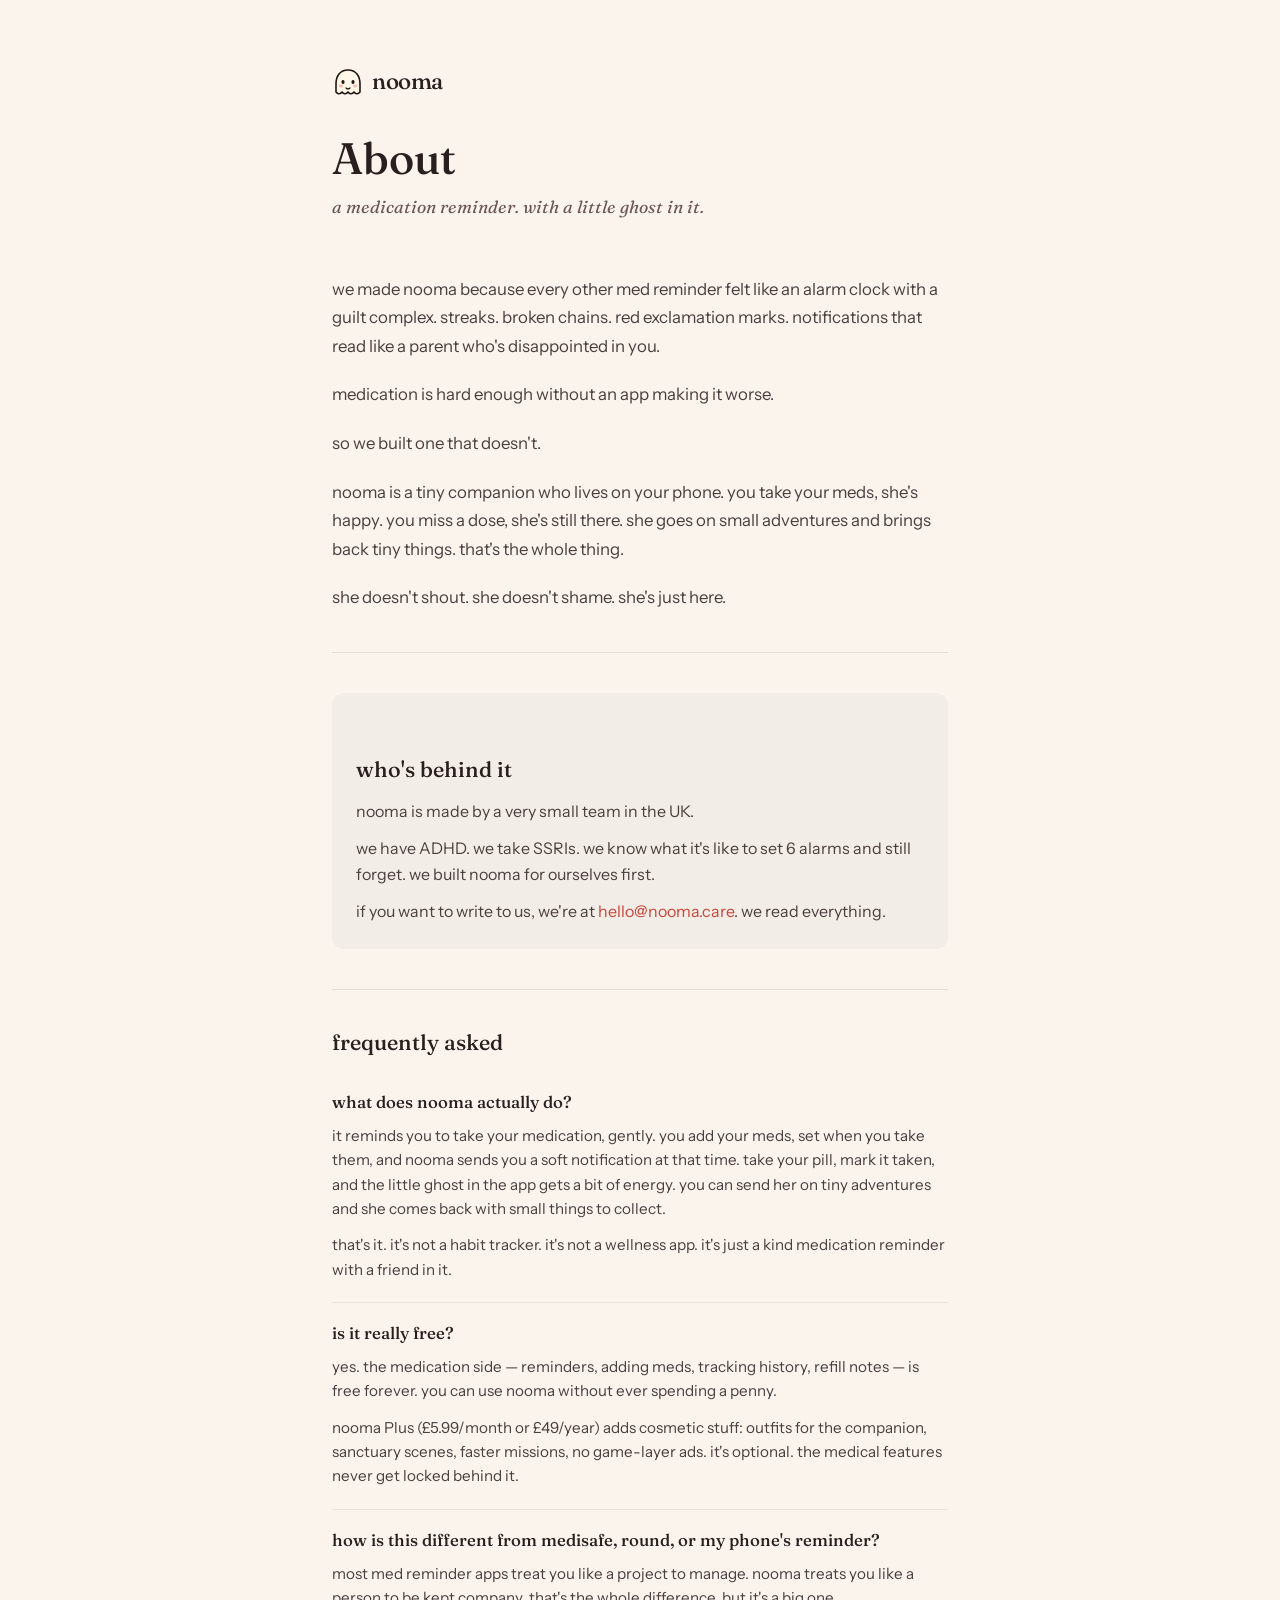
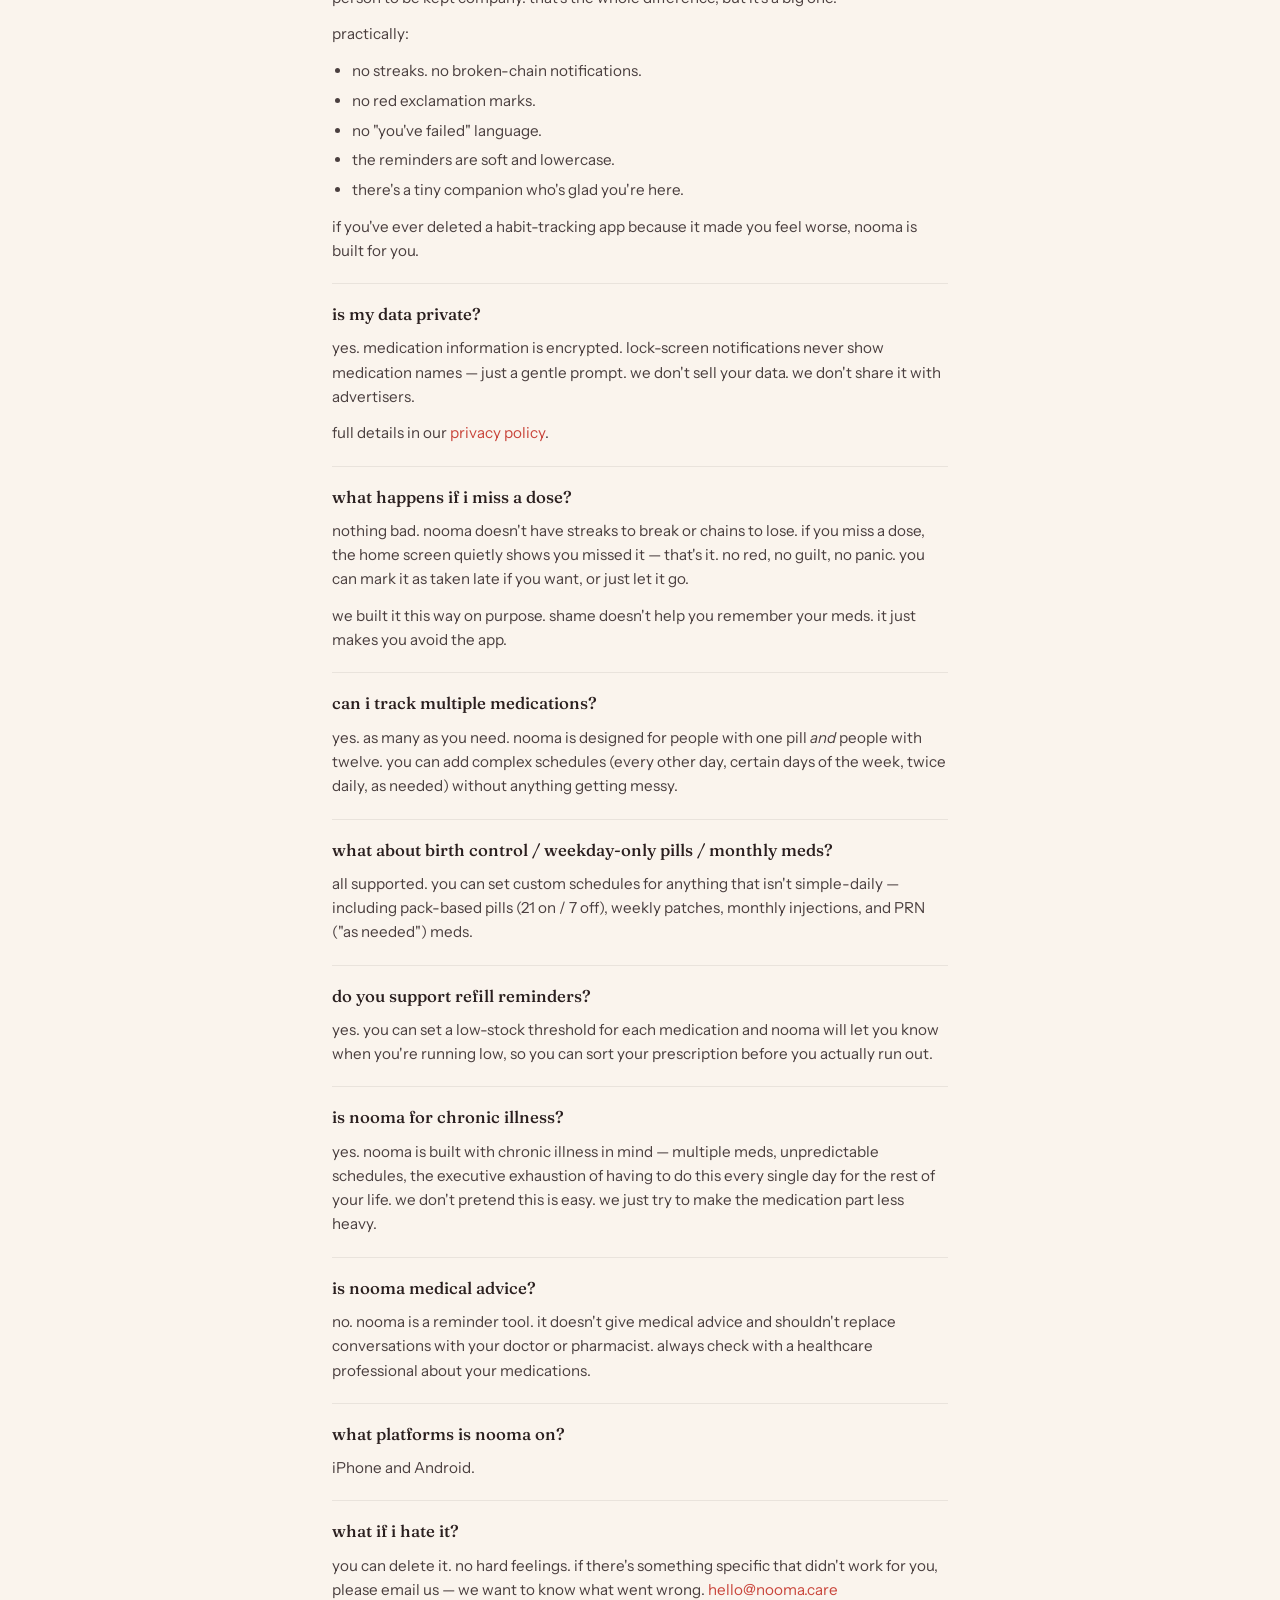
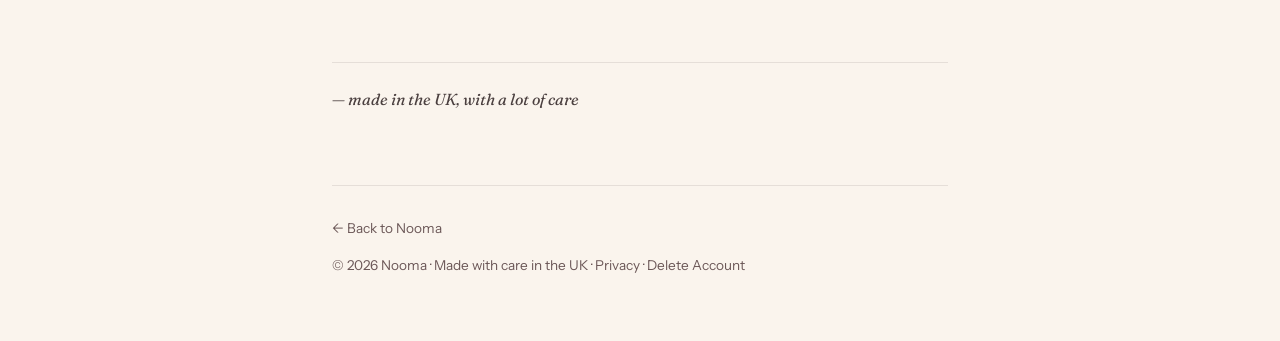
==== about.html @ 1aea5658 "Add about page with FAQ Co-Authored-By: Claude Opus 4.5 <noreply@anthropic.com>" ====
<!DOCTYPE html>
<html lang="en">
<head>
<meta charset="UTF-8">
<meta name="viewport" content="width=device-width, initial-scale=1.0">
<title>About — Nooma</title>
<link rel="preconnect" href="https://fonts.googleapis.com">
<link rel="preconnect" href="https://fonts.gstatic.com" crossorigin>
<link href="https://fonts.googleapis.com/css2?family=Fraunces:ital,opsz,wght@0,9..144,400;0,9..144,500;0,9..144,600;1,9..144,400;1,9..144,500;1,9..144,600&family=Instrument+Sans:wght@400;500;600;700&display=swap" rel="stylesheet">
<style>
:root {
  --ink: #2A1F1F;
  --cream: #FAF4ED;
  --red: #C9453B;
  --muted: #6B5757;
}

*, *::before, *::after {
  box-sizing: border-box;
  margin: 0;
  padding: 0;
}

html {
  scroll-behavior: smooth;
}

body {
  font-family: 'Instrument Sans', -apple-system, BlinkMacSystemFont, sans-serif;
  background: var(--cream);
  color: var(--ink);
  -webkit-font-smoothing: antialiased;
  line-height: 1.6;
}

h1, h2, h3 {
  font-family: 'Fraunces', Georgia, serif;
  font-weight: 500;
  line-height: 1.2;
}

a {
  color: var(--red);
  text-decoration: none;
}

a:hover {
  text-decoration: underline;
}

/* Layout */
.page {
  max-width: 680px;
  margin: 0 auto;
  padding: clamp(2rem, 5vw, 4rem) clamp(1.5rem, 4vw, 2rem);
}

/* Header */
.header {
  margin-bottom: clamp(2.5rem, 6vh, 4rem);
}

.logo {
  display: inline-flex;
  align-items: center;
  gap: 0.5rem;
  text-decoration: none;
  margin-bottom: 2rem;
}

.logo:hover {
  text-decoration: none;
}

.logo-mark {
  width: 32px;
  height: auto;
}

.logo-word {
  font-family: 'Fraunces', Georgia, serif;
  font-size: 1.4rem;
  font-weight: 500;
  color: var(--ink);
  letter-spacing: -0.02em;
}

h1 {
  font-size: clamp(2rem, 5vw, 2.75rem);
  margin-bottom: 0.5rem;
}

.tagline {
  font-family: 'Fraunces', Georgia, serif;
  font-style: italic;
  color: var(--muted);
  font-size: 1.1rem;
}

/* Content */
.content h2 {
  font-size: 1.35rem;
  margin-top: 2.5rem;
  margin-bottom: 1rem;
  color: var(--ink);
}

.content h3 {
  font-size: 1.1rem;
  margin-top: 2rem;
  margin-bottom: 0.75rem;
  color: var(--ink);
}

.content p {
  margin-bottom: 1rem;
  color: #4a3f3f;
}

.content ul {
  margin-bottom: 1rem;
  padding-left: 1.5rem;
}

.content li {
  margin-bottom: 0.5rem;
  color: #4a3f3f;
}

.content strong {
  color: var(--ink);
}

/* Intro section */
.intro {
  font-size: 1.05rem;
  line-height: 1.7;
}

.intro p {
  margin-bottom: 1.25rem;
}

/* Divider */
.divider {
  border: none;
  border-top: 1px solid rgba(42, 31, 31, 0.1);
  margin: 2.5rem 0;
}

/* Team section */
.team {
  background: rgba(42, 31, 31, 0.03);
  border-radius: 12px;
  padding: 1.5rem;
  margin: 2rem 0;
}

.team p {
  margin-bottom: 0.75rem;
}

.team p:last-child {
  margin-bottom: 0;
}

/* FAQ section */
.faq h2 {
  margin-top: 0;
}

.faq-item {
  border-bottom: 1px solid rgba(42, 31, 31, 0.08);
  padding: 1.25rem 0;
}

.faq-item:last-child {
  border-bottom: none;
}

.faq-item h3 {
  margin-top: 0;
  margin-bottom: 0.75rem;
  font-size: 1.05rem;
  color: var(--ink);
}

.faq-item p {
  margin-bottom: 0.75rem;
  font-size: 0.95rem;
}

.faq-item p:last-child {
  margin-bottom: 0;
}

.faq-item ul {
  margin: 0.75rem 0;
  padding-left: 1.25rem;
}

.faq-item li {
  font-size: 0.95rem;
  margin-bottom: 0.35rem;
}

/* Sign-off */
.sign-off {
  font-family: 'Fraunces', Georgia, serif;
  font-style: italic;
  color: var(--muted);
  margin-top: 2.5rem;
  padding-top: 1.5rem;
  border-top: 1px solid rgba(42, 31, 31, 0.1);
}

/* Footer */
.footer {
  margin-top: clamp(3rem, 8vh, 5rem);
  padding-top: 2rem;
  border-top: 1px solid rgba(42, 31, 31, 0.1);
  font-size: 0.85rem;
  color: var(--muted);
}

.footer a {
  color: var(--muted);
}

.footer a:hover {
  color: var(--red);
}
</style>
</head>
<body>

<!-- Logo SVG -->
<svg width="0" height="0" style="position:absolute" aria-hidden="true">
  <defs>
    <symbol id="logoMark" viewBox="0 0 32 32">
      <path d="M 16 4 C 8 4, 4 10, 4 18 L 4 26 C 4 26, 7 30, 10 26 C 10 26, 13 30, 16 26 C 16 26, 19 30, 22 26 C 22 26, 25 30, 28 26 L 28 18 C 28 10, 24 4, 16 4 Z"
            fill="#FFF8E8" stroke="#1F1610" stroke-width="1.6" stroke-linejoin="round"/>
      <ellipse cx="11" cy="16" rx="1.6" ry="2" fill="#1F1610"/>
      <ellipse cx="21" cy="16" rx="1.6" ry="2" fill="#1F1610"/>
      <ellipse cx="9" cy="20" rx="2" ry="1.4" fill="#FFB5B0"/>
      <ellipse cx="23" cy="20" rx="2" ry="1.4" fill="#FFB5B0"/>
      <path d="M 14 22 Q 16 24, 18 22" stroke="#1F1610" stroke-width="1.2" fill="none" stroke-linecap="round"/>
    </symbol>
  </defs>
</svg>

<div class="page">
  <header class="header">
    <a href="/" class="logo">
      <svg class="logo-mark" viewBox="0 0 32 32"><use href="#logoMark"/></svg>
      <span class="logo-word">nooma</span>
    </a>
    <h1>About</h1>
    <p class="tagline">a medication reminder. with a little ghost in it.</p>
  </header>

  <div class="content">
    <div class="intro">
      <p>we made nooma because every other med reminder felt like an alarm clock with a guilt complex. streaks. broken chains. red exclamation marks. notifications that read like a parent who's disappointed in you.</p>

      <p>medication is hard enough without an app making it worse.</p>

      <p>so we built one that doesn't.</p>

      <p>nooma is a tiny companion who lives on your phone. you take your meds, she's happy. you miss a dose, she's still there. she goes on small adventures and brings back tiny things. that's the whole thing.</p>

      <p>she doesn't shout. she doesn't shame. she's just here.</p>
    </div>

    <hr class="divider">

    <div class="team">
      <h2>who's behind it</h2>
      <p>nooma is made by a very small team in the UK.</p>
      <p>we have ADHD. we take SSRIs. we know what it's like to set 6 alarms and still forget. we built nooma for ourselves first.</p>
      <p>if you want to write to us, we're at <a href="mailto:hello@nooma.care">hello@nooma.care</a>. we read everything.</p>
    </div>

    <hr class="divider">

    <div class="faq">
      <h2>frequently asked</h2>

      <div class="faq-item">
        <h3>what does nooma actually do?</h3>
        <p>it reminds you to take your medication, gently. you add your meds, set when you take them, and nooma sends you a soft notification at that time. take your pill, mark it taken, and the little ghost in the app gets a bit of energy. you can send her on tiny adventures and she comes back with small things to collect.</p>
        <p>that's it. it's not a habit tracker. it's not a wellness app. it's just a kind medication reminder with a friend in it.</p>
      </div>

      <div class="faq-item">
        <h3>is it really free?</h3>
        <p>yes. the medication side — reminders, adding meds, tracking history, refill notes — is free forever. you can use nooma without ever spending a penny.</p>
        <p>nooma Plus (£5.99/month or £49/year) adds cosmetic stuff: outfits for the companion, sanctuary scenes, faster missions, no game-layer ads. it's optional. the medical features never get locked behind it.</p>
      </div>

      <div class="faq-item">
        <h3>how is this different from medisafe, round, or my phone's reminder?</h3>
        <p>most med reminder apps treat you like a project to manage. nooma treats you like a person to be kept company. that's the whole difference, but it's a big one.</p>
        <p>practically:</p>
        <ul>
          <li>no streaks. no broken-chain notifications.</li>
          <li>no red exclamation marks.</li>
          <li>no "you've failed" language.</li>
          <li>the reminders are soft and lowercase.</li>
          <li>there's a tiny companion who's glad you're here.</li>
        </ul>
        <p>if you've ever deleted a habit-tracking app because it made you feel worse, nooma is built for you.</p>
      </div>

      <div class="faq-item">
        <h3>is my data private?</h3>
        <p>yes. medication information is encrypted. lock-screen notifications never show medication names — just a gentle prompt. we don't sell your data. we don't share it with advertisers.</p>
        <p>full details in our <a href="/privacy.html">privacy policy</a>.</p>
      </div>

      <div class="faq-item">
        <h3>what happens if i miss a dose?</h3>
        <p>nothing bad. nooma doesn't have streaks to break or chains to lose. if you miss a dose, the home screen quietly shows you missed it — that's it. no red, no guilt, no panic. you can mark it as taken late if you want, or just let it go.</p>
        <p>we built it this way on purpose. shame doesn't help you remember your meds. it just makes you avoid the app.</p>
      </div>

      <div class="faq-item">
        <h3>can i track multiple medications?</h3>
        <p>yes. as many as you need. nooma is designed for people with one pill <em>and</em> people with twelve. you can add complex schedules (every other day, certain days of the week, twice daily, as needed) without anything getting messy.</p>
      </div>

      <div class="faq-item">
        <h3>what about birth control / weekday-only pills / monthly meds?</h3>
        <p>all supported. you can set custom schedules for anything that isn't simple-daily — including pack-based pills (21 on / 7 off), weekly patches, monthly injections, and PRN ("as needed") meds.</p>
      </div>

      <div class="faq-item">
        <h3>do you support refill reminders?</h3>
        <p>yes. you can set a low-stock threshold for each medication and nooma will let you know when you're running low, so you can sort your prescription before you actually run out.</p>
      </div>

      <div class="faq-item">
        <h3>is nooma for chronic illness?</h3>
        <p>yes. nooma is built with chronic illness in mind — multiple meds, unpredictable schedules, the executive exhaustion of having to do this every single day for the rest of your life. we don't pretend this is easy. we just try to make the medication part less heavy.</p>
      </div>

      <div class="faq-item">
        <h3>is nooma medical advice?</h3>
        <p>no. nooma is a reminder tool. it doesn't give medical advice and shouldn't replace conversations with your doctor or pharmacist. always check with a healthcare professional about your medications.</p>
      </div>

      <div class="faq-item">
        <h3>what platforms is nooma on?</h3>
        <p>iPhone and Android.</p>
      </div>

      <div class="faq-item">
        <h3>what if i hate it?</h3>
        <p>you can delete it. no hard feelings. if there's something specific that didn't work for you, please email us — we want to know what went wrong. <a href="mailto:hello@nooma.care">hello@nooma.care</a></p>
      </div>
    </div>

    <p class="sign-off">— made in the UK, with a lot of care</p>
  </div>

  <footer class="footer">
    <p><a href="/">← Back to Nooma</a></p>
    <p style="margin-top: 1rem;">© 2026 Nooma · Made with care in the UK · <a href="/privacy.html">Privacy</a> · <a href="/delete-account.html">Delete Account</a></p>
  </footer>
</div>

</body>
</html>
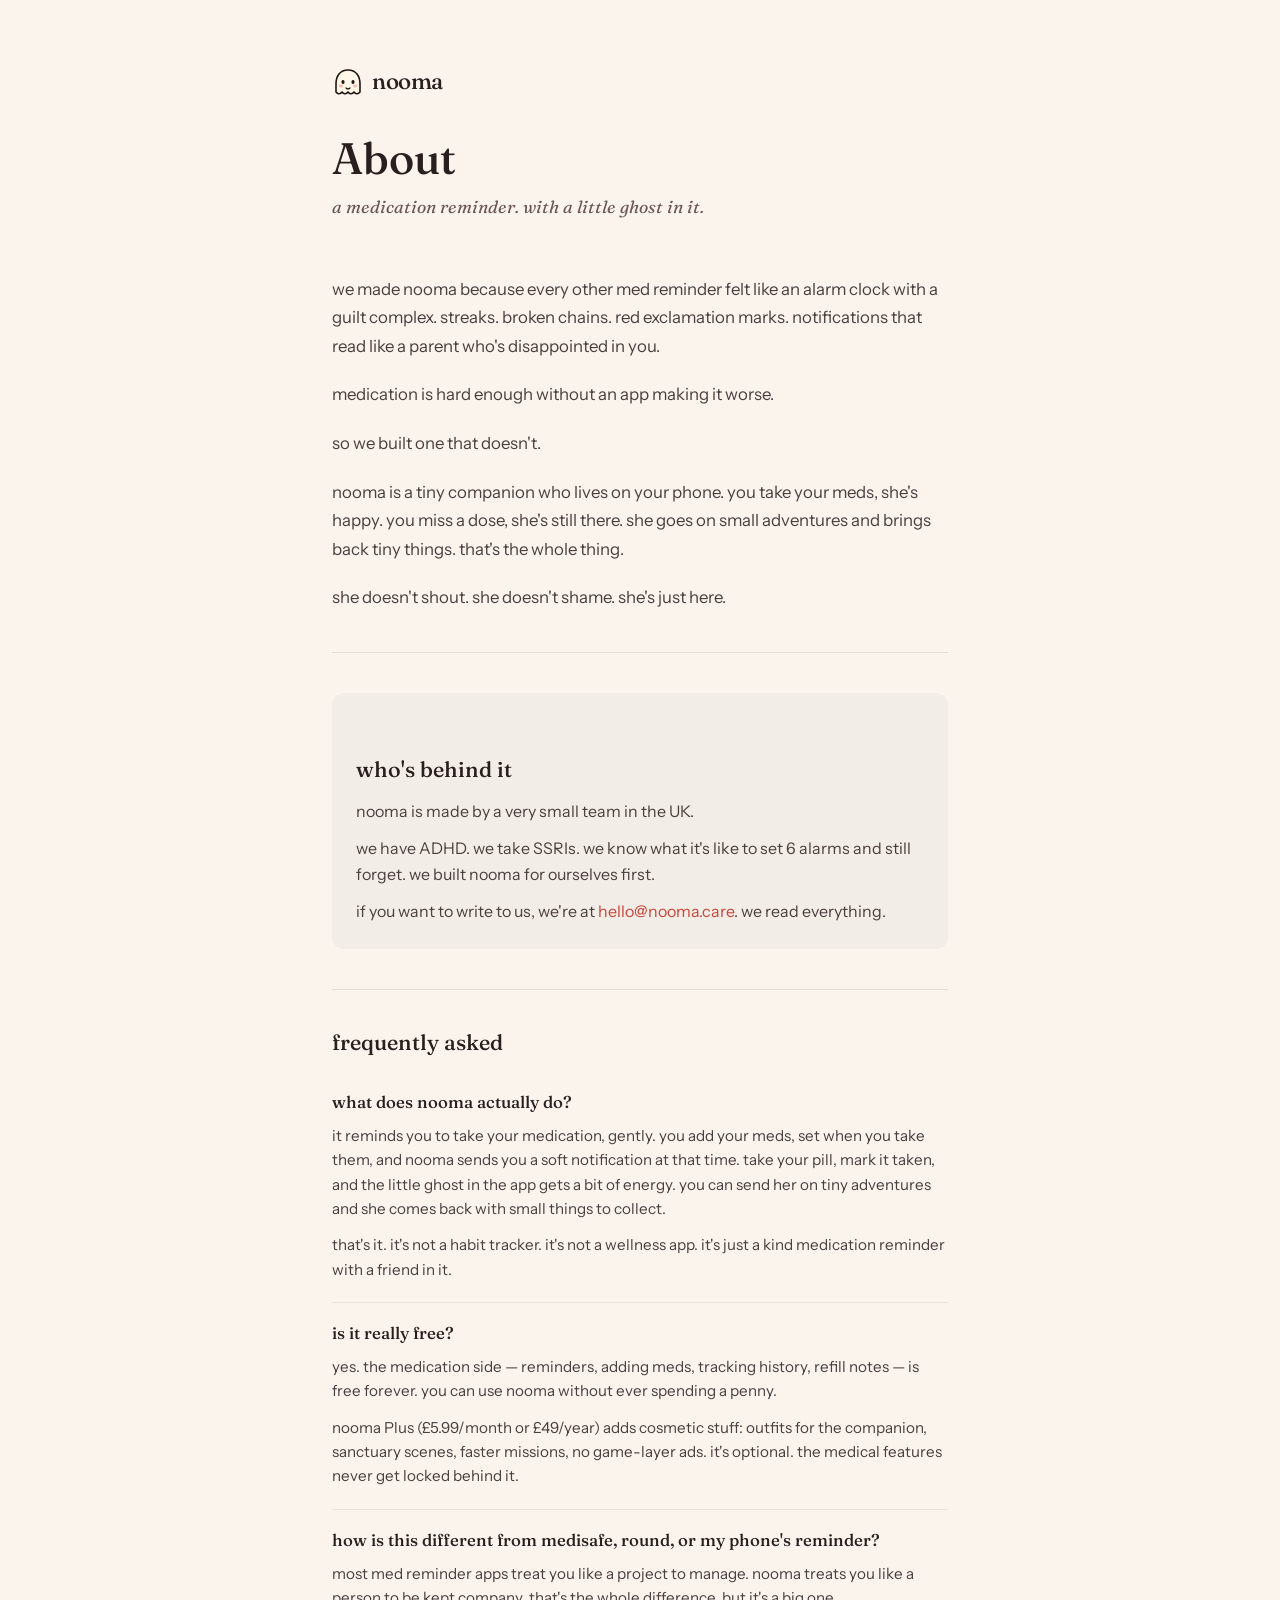
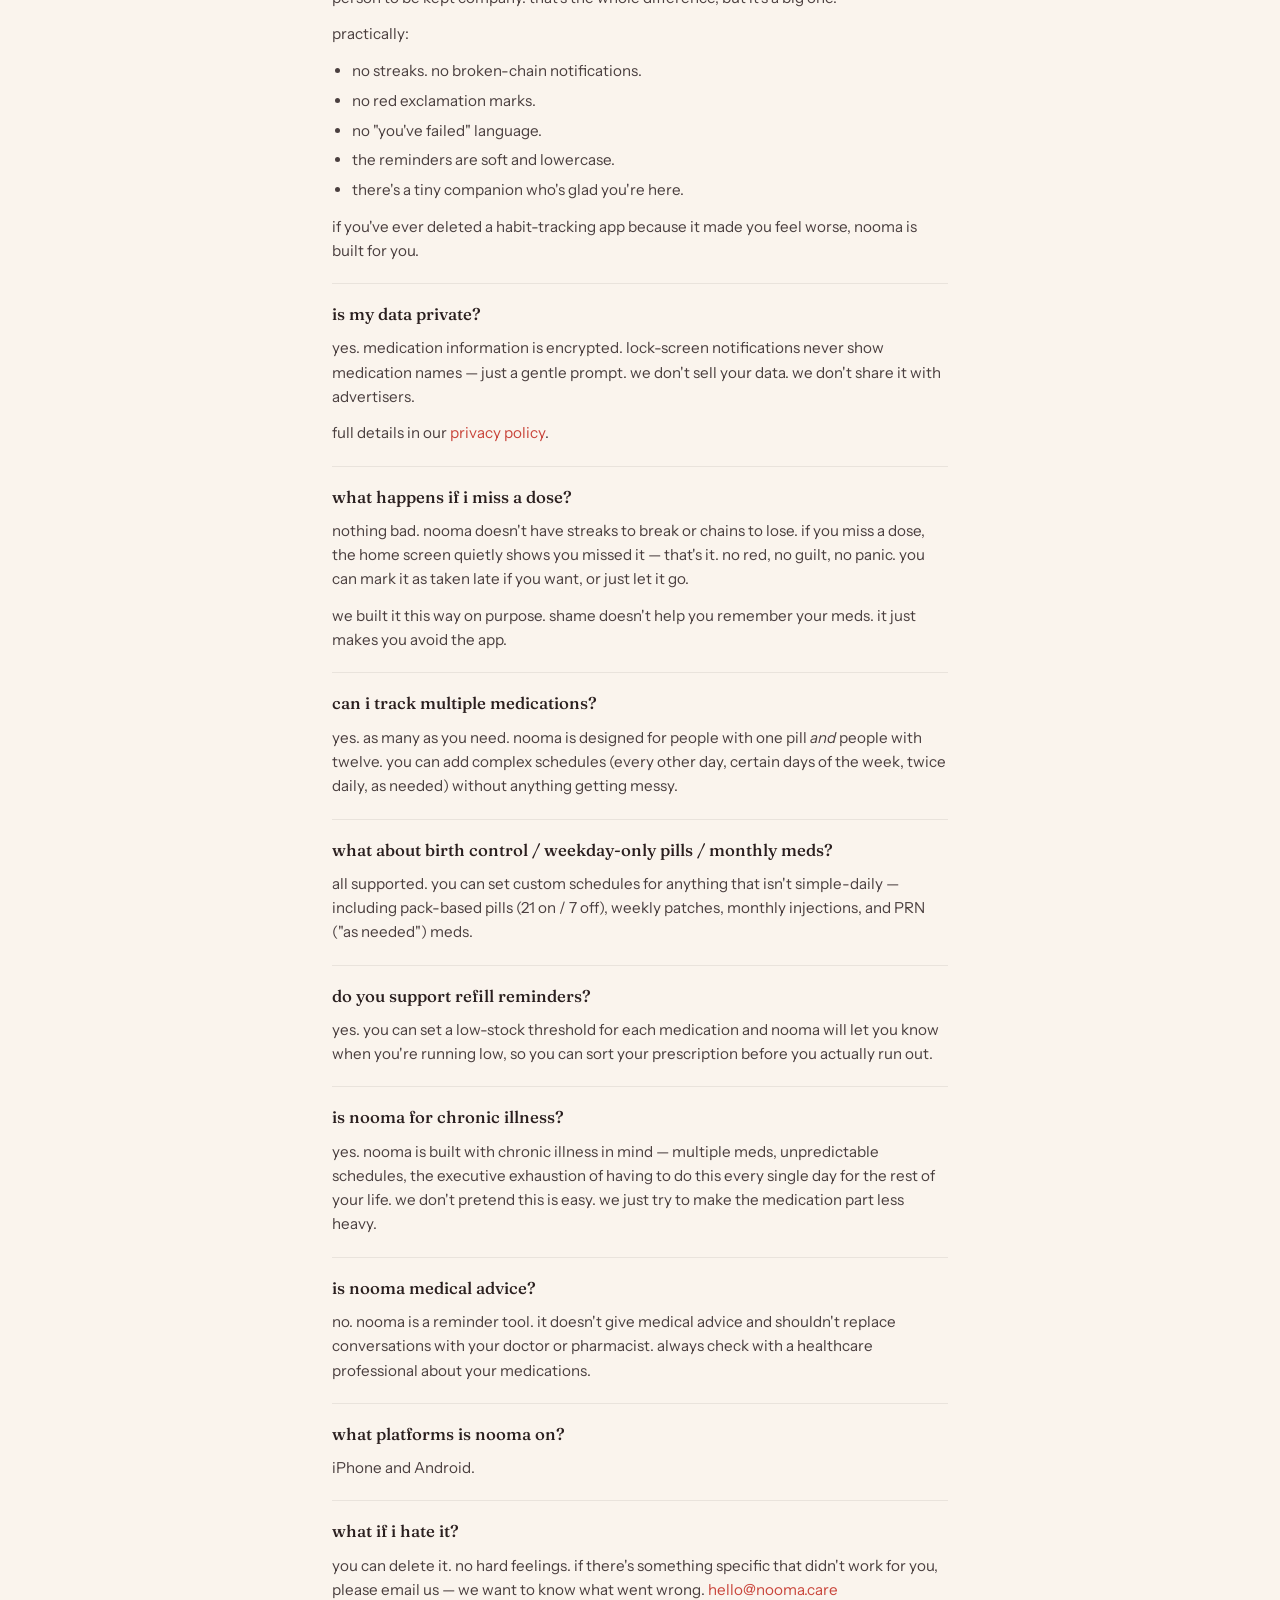
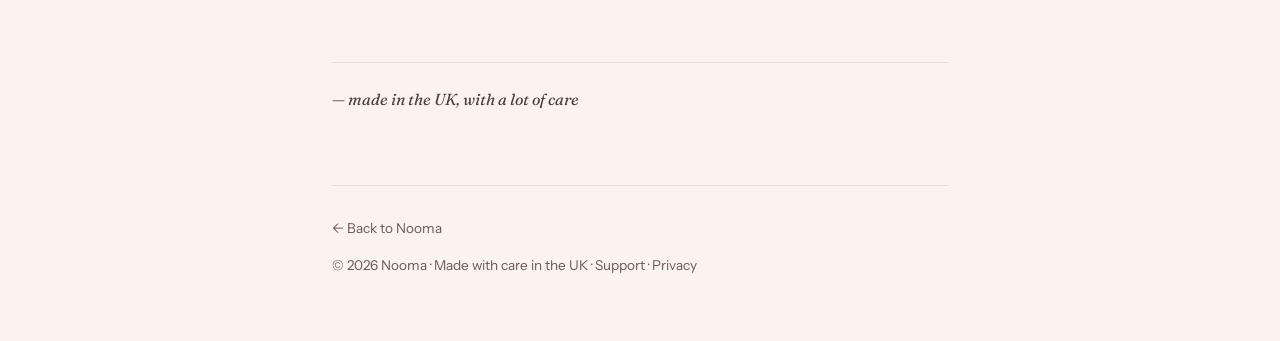
==== commit 053247f8: "Add support page with common questions Co-Authored-By: Claude Opus 4.5 <noreply@anthropic.com>" ====
--- a/about.html
+++ b/about.html
@@ -365,7 +365,7 @@
 
   <footer class="footer">
     <p><a href="/">← Back to Nooma</a></p>
-    <p style="margin-top: 1rem;">© 2026 Nooma · Made with care in the UK · <a href="/privacy.html">Privacy</a> · <a href="/delete-account.html">Delete Account</a></p>
+    <p style="margin-top: 1rem;">© 2026 Nooma · Made with care in the UK · <a href="/support.html">Support</a> · <a href="/privacy.html">Privacy</a></p>
   </footer>
 </div>
 
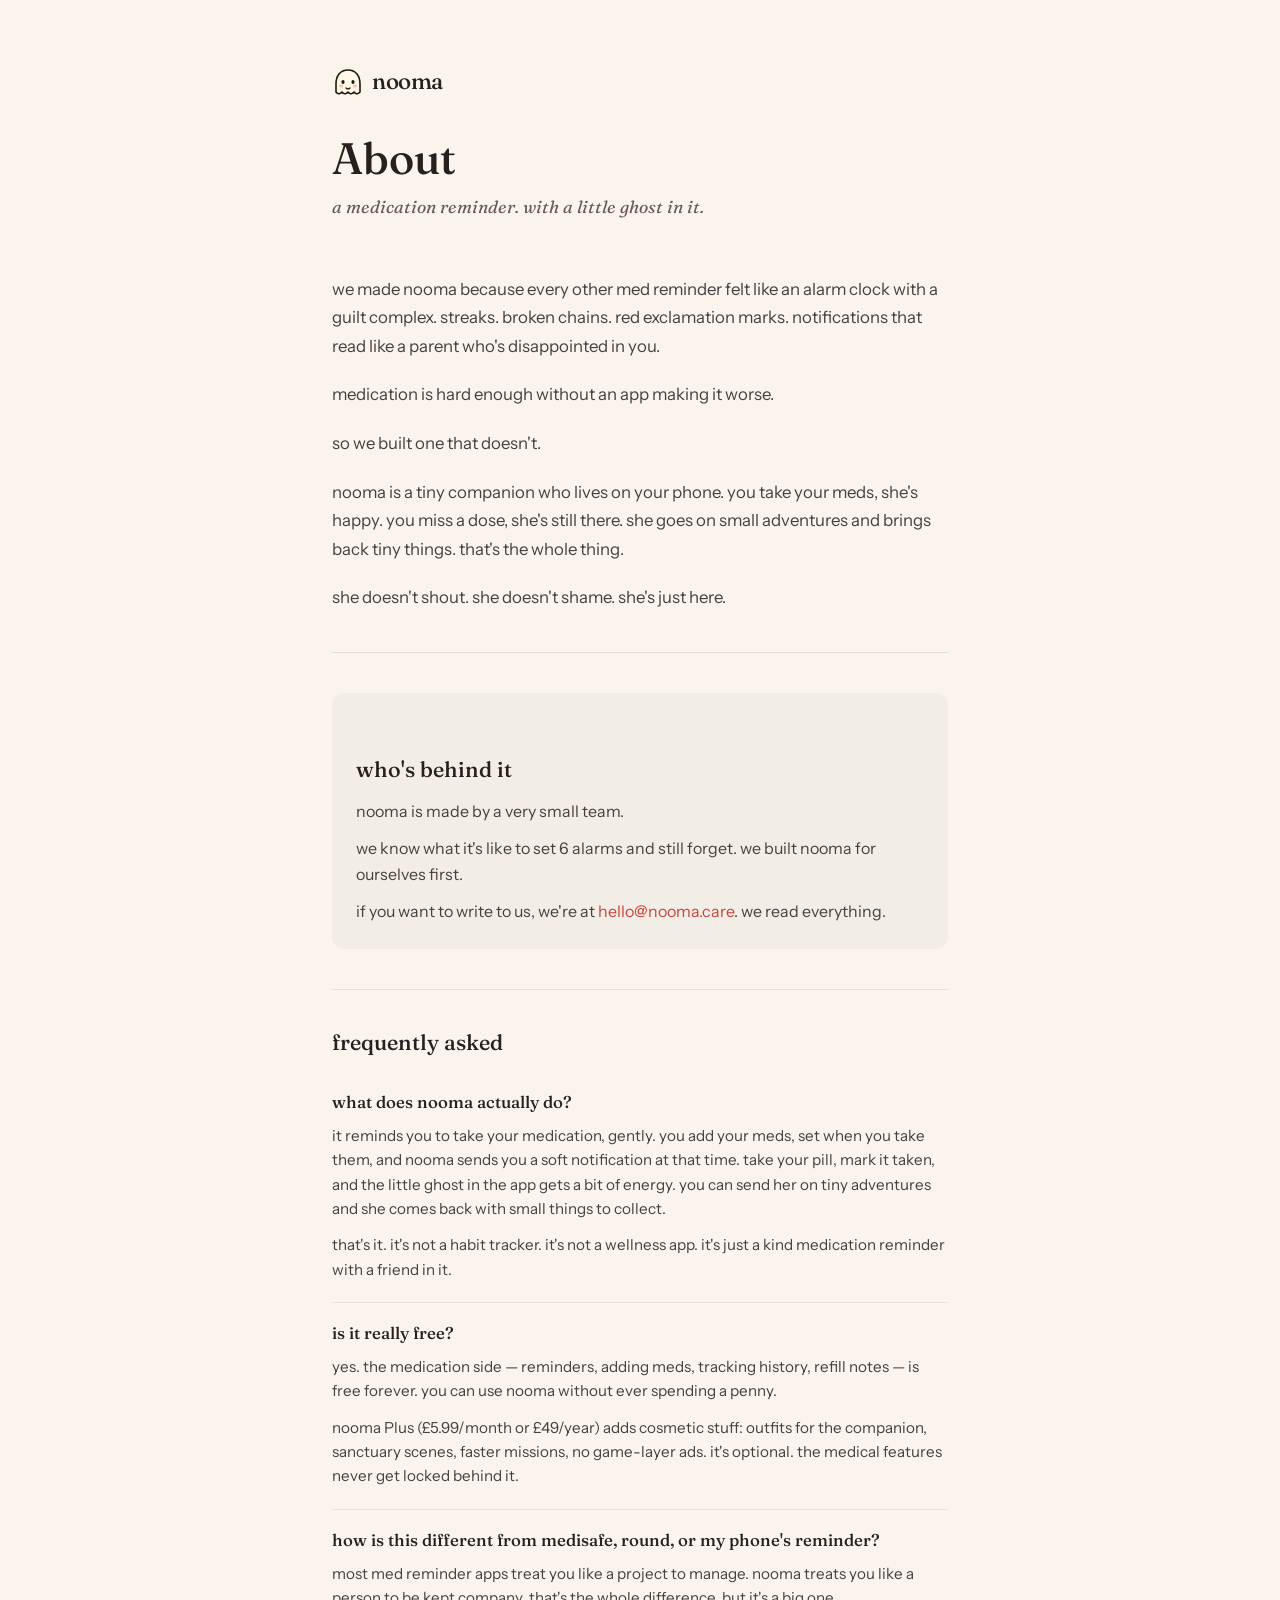
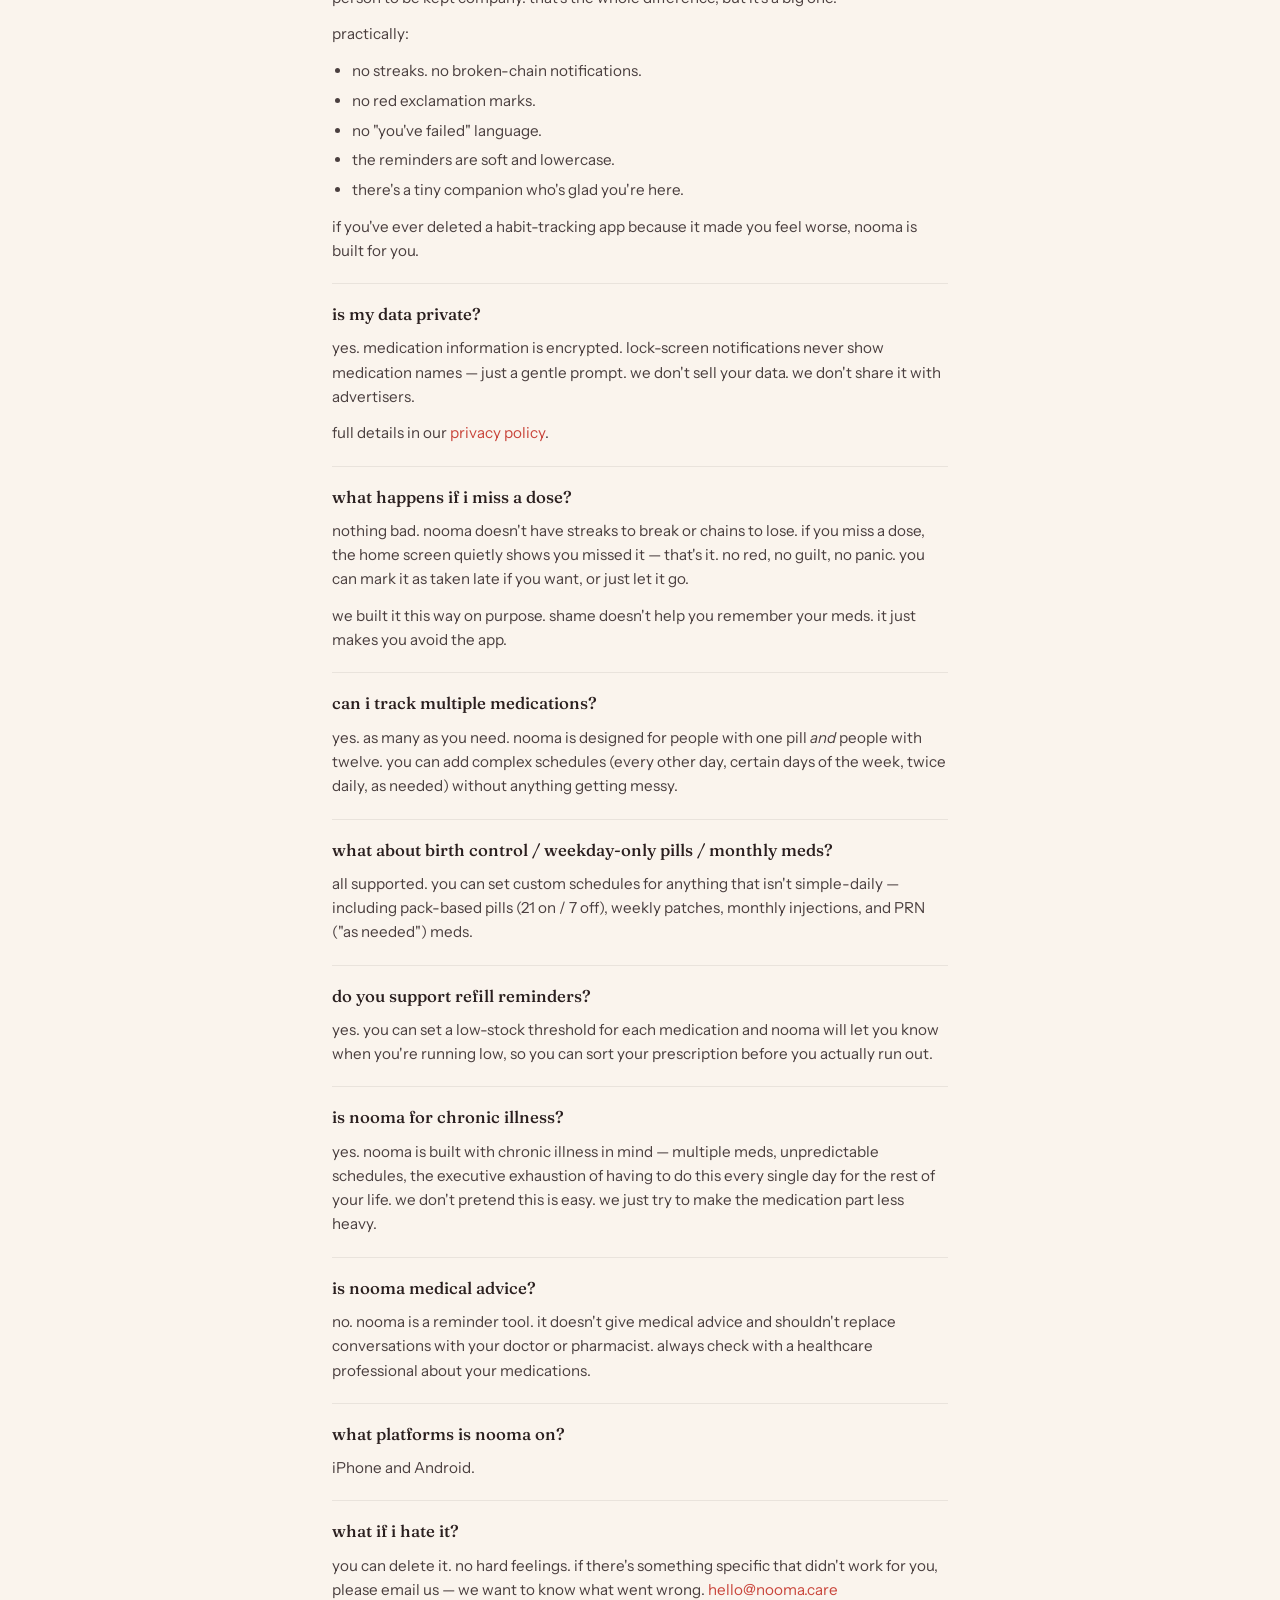
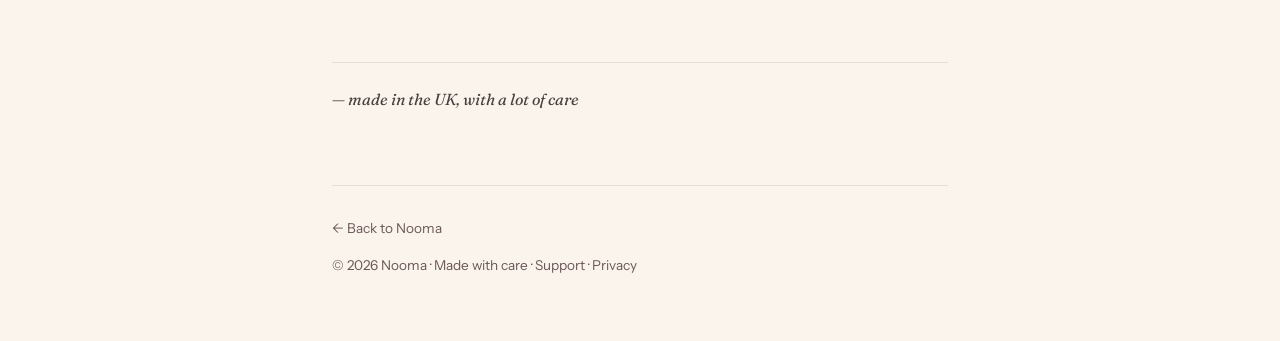
==== commit 3ec30a89: "Revise copy: drop UK reference and ADHD disclosure Footer tagline becomes "Made with care" across al" ====
--- a/about.html
+++ b/about.html
@@ -4,6 +4,7 @@
 <meta charset="UTF-8">
 <meta name="viewport" content="width=device-width, initial-scale=1.0">
 <title>About — Nooma</title>
+<link rel="icon" type="image/svg+xml" href="/favicon.svg">
 <link rel="preconnect" href="https://fonts.googleapis.com">
 <link rel="preconnect" href="https://fonts.gstatic.com" crossorigin>
 <link href="https://fonts.googleapis.com/css2?family=Fraunces:ital,opsz,wght@0,9..144,400;0,9..144,500;0,9..144,600;1,9..144,400;1,9..144,500;1,9..144,600&family=Instrument+Sans:wght@400;500;600;700&display=swap" rel="stylesheet">
@@ -276,8 +277,8 @@
 
     <div class="team">
       <h2>who's behind it</h2>
-      <p>nooma is made by a very small team in the UK.</p>
-      <p>we have ADHD. we take SSRIs. we know what it's like to set 6 alarms and still forget. we built nooma for ourselves first.</p>
+      <p>nooma is made by a very small team.</p>
+      <p>we know what it's like to set 6 alarms and still forget. we built nooma for ourselves first.</p>
       <p>if you want to write to us, we're at <a href="mailto:hello@nooma.care">hello@nooma.care</a>. we read everything.</p>
     </div>
 
@@ -365,7 +366,7 @@
 
   <footer class="footer">
     <p><a href="/">← Back to Nooma</a></p>
-    <p style="margin-top: 1rem;">© 2026 Nooma · Made with care in the UK · <a href="/support.html">Support</a> · <a href="/privacy.html">Privacy</a></p>
+    <p style="margin-top: 1rem;">© 2026 Nooma · Made with care · <a href="/support.html">Support</a> · <a href="/privacy.html">Privacy</a></p>
   </footer>
 </div>
 
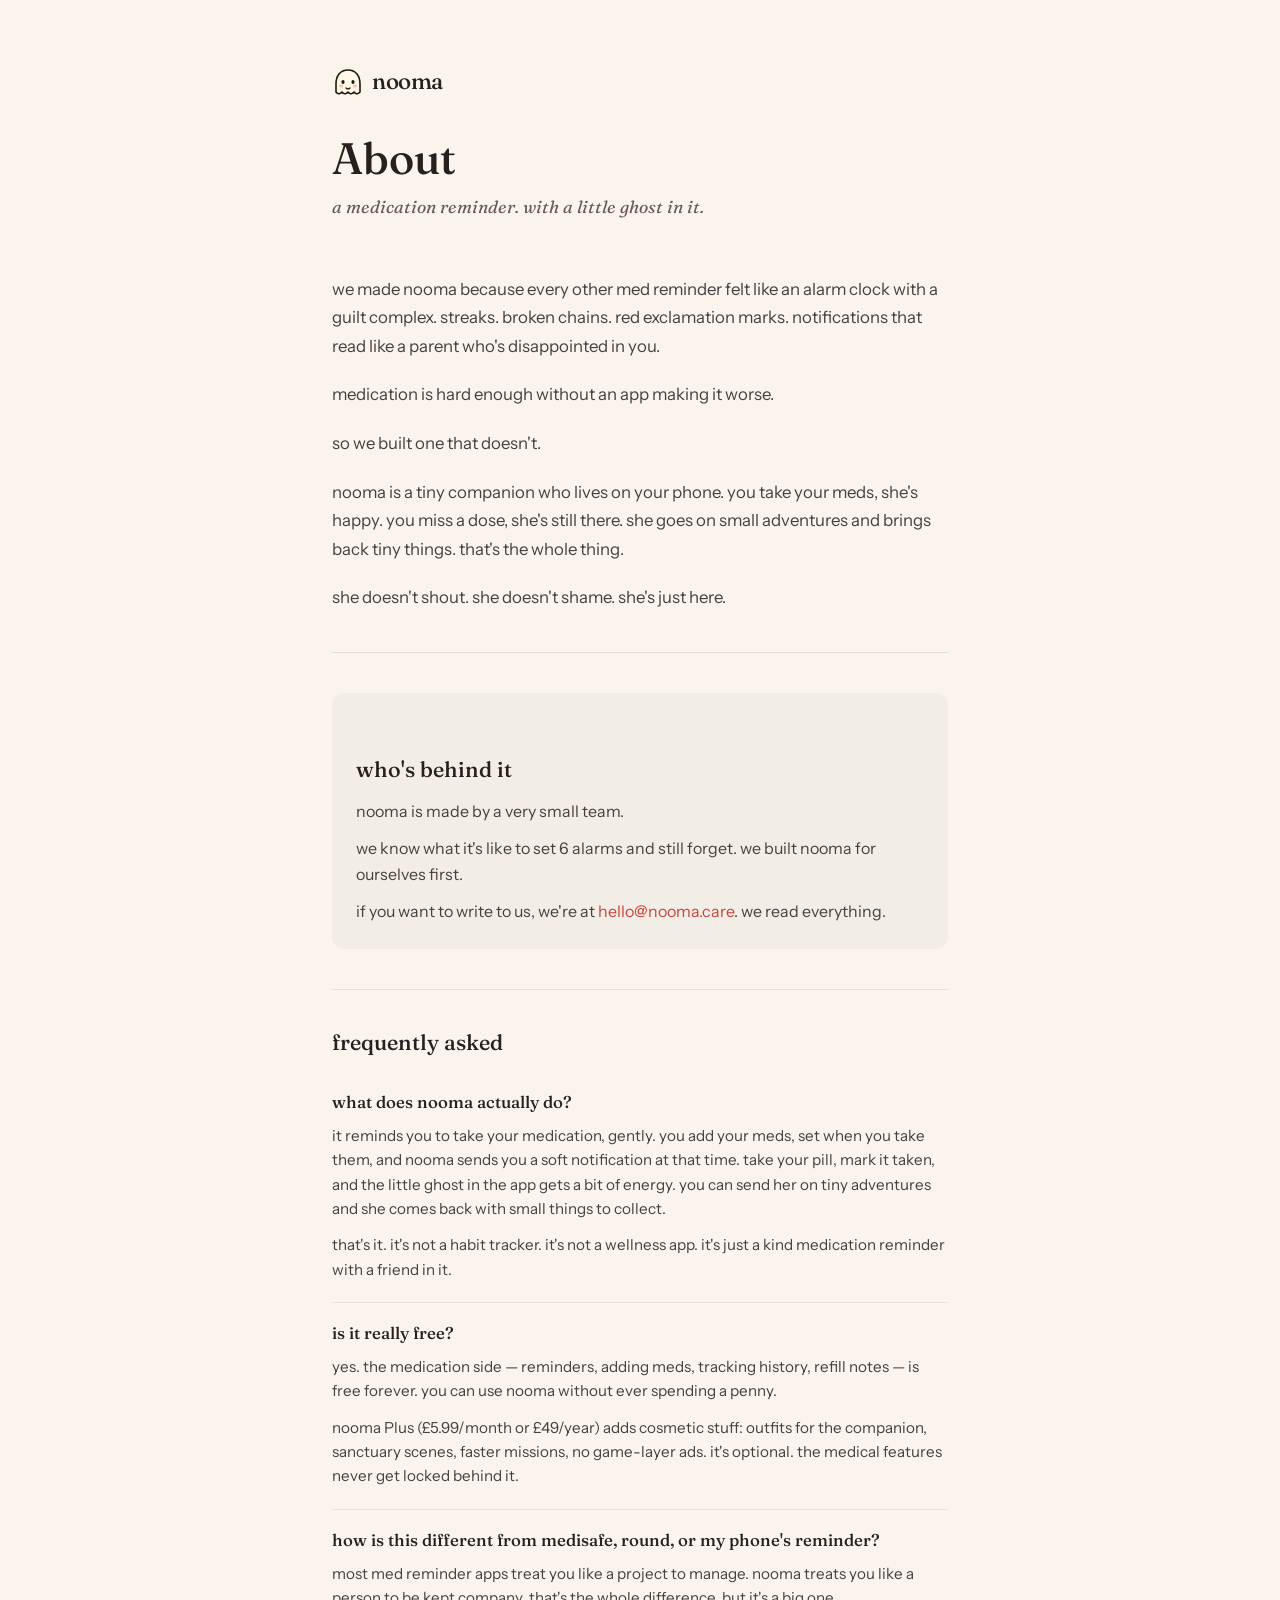
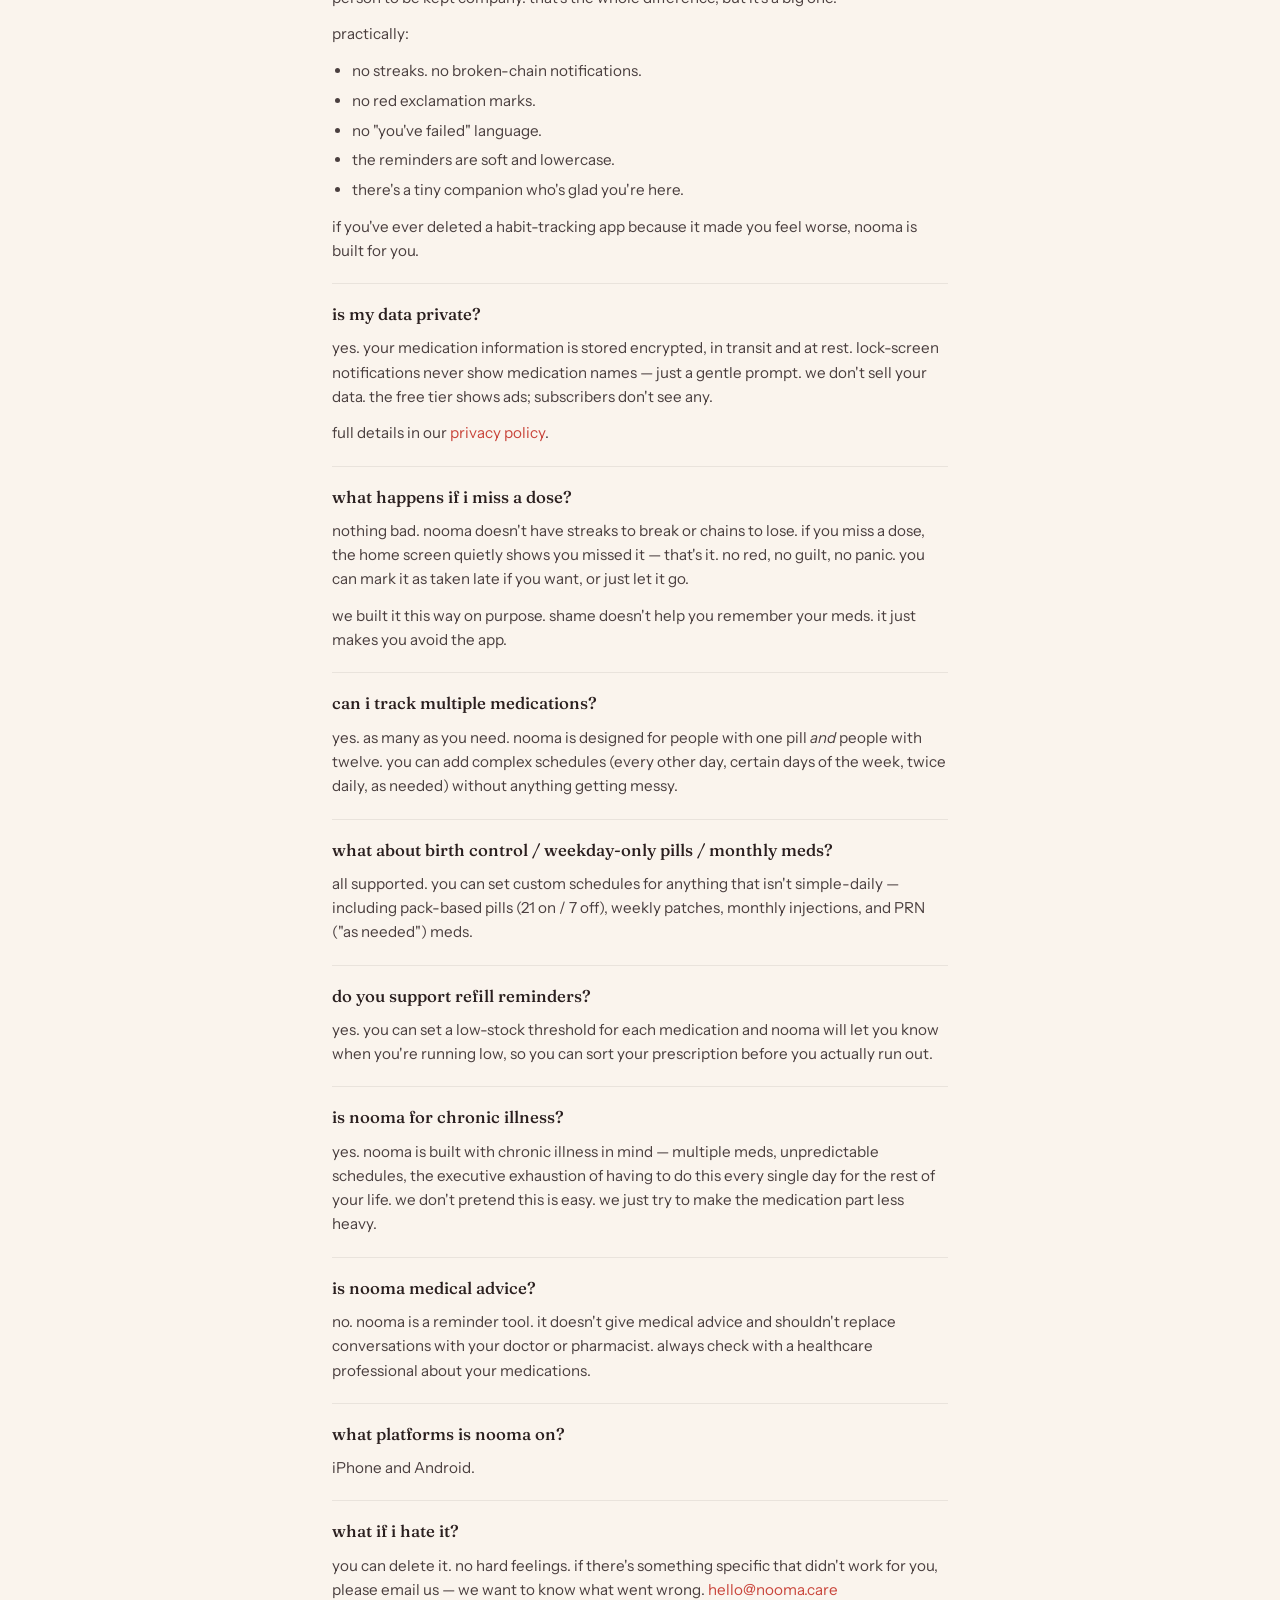
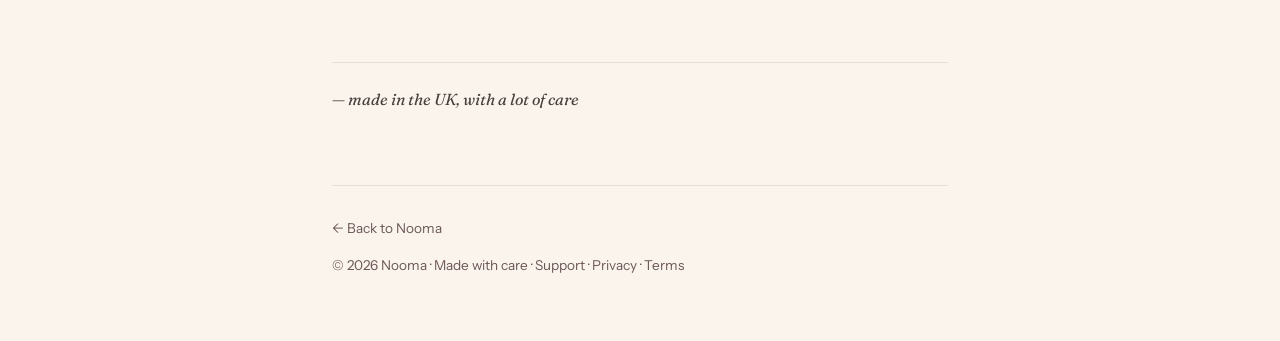
==== commit 5482ac54: "Add terms page; update privacy policy for cloud storage and ads Rewrite privacy policy to reflect se" ====
--- a/about.html
+++ b/about.html
@@ -315,7 +315,7 @@
 
       <div class="faq-item">
         <h3>is my data private?</h3>
-        <p>yes. medication information is encrypted. lock-screen notifications never show medication names — just a gentle prompt. we don't sell your data. we don't share it with advertisers.</p>
+        <p>yes. your medication information is stored encrypted, in transit and at rest. lock-screen notifications never show medication names — just a gentle prompt. we don't sell your data. the free tier shows ads; subscribers don't see any.</p>
         <p>full details in our <a href="/privacy.html">privacy policy</a>.</p>
       </div>
 
@@ -366,7 +366,7 @@
 
   <footer class="footer">
     <p><a href="/">← Back to Nooma</a></p>
-    <p style="margin-top: 1rem;">© 2026 Nooma · Made with care · <a href="/support.html">Support</a> · <a href="/privacy.html">Privacy</a></p>
+    <p style="margin-top: 1rem;">© 2026 Nooma · Made with care · <a href="/support.html">Support</a> · <a href="/privacy.html">Privacy</a> · <a href="/terms.html">Terms</a></p>
   </footer>
 </div>
 
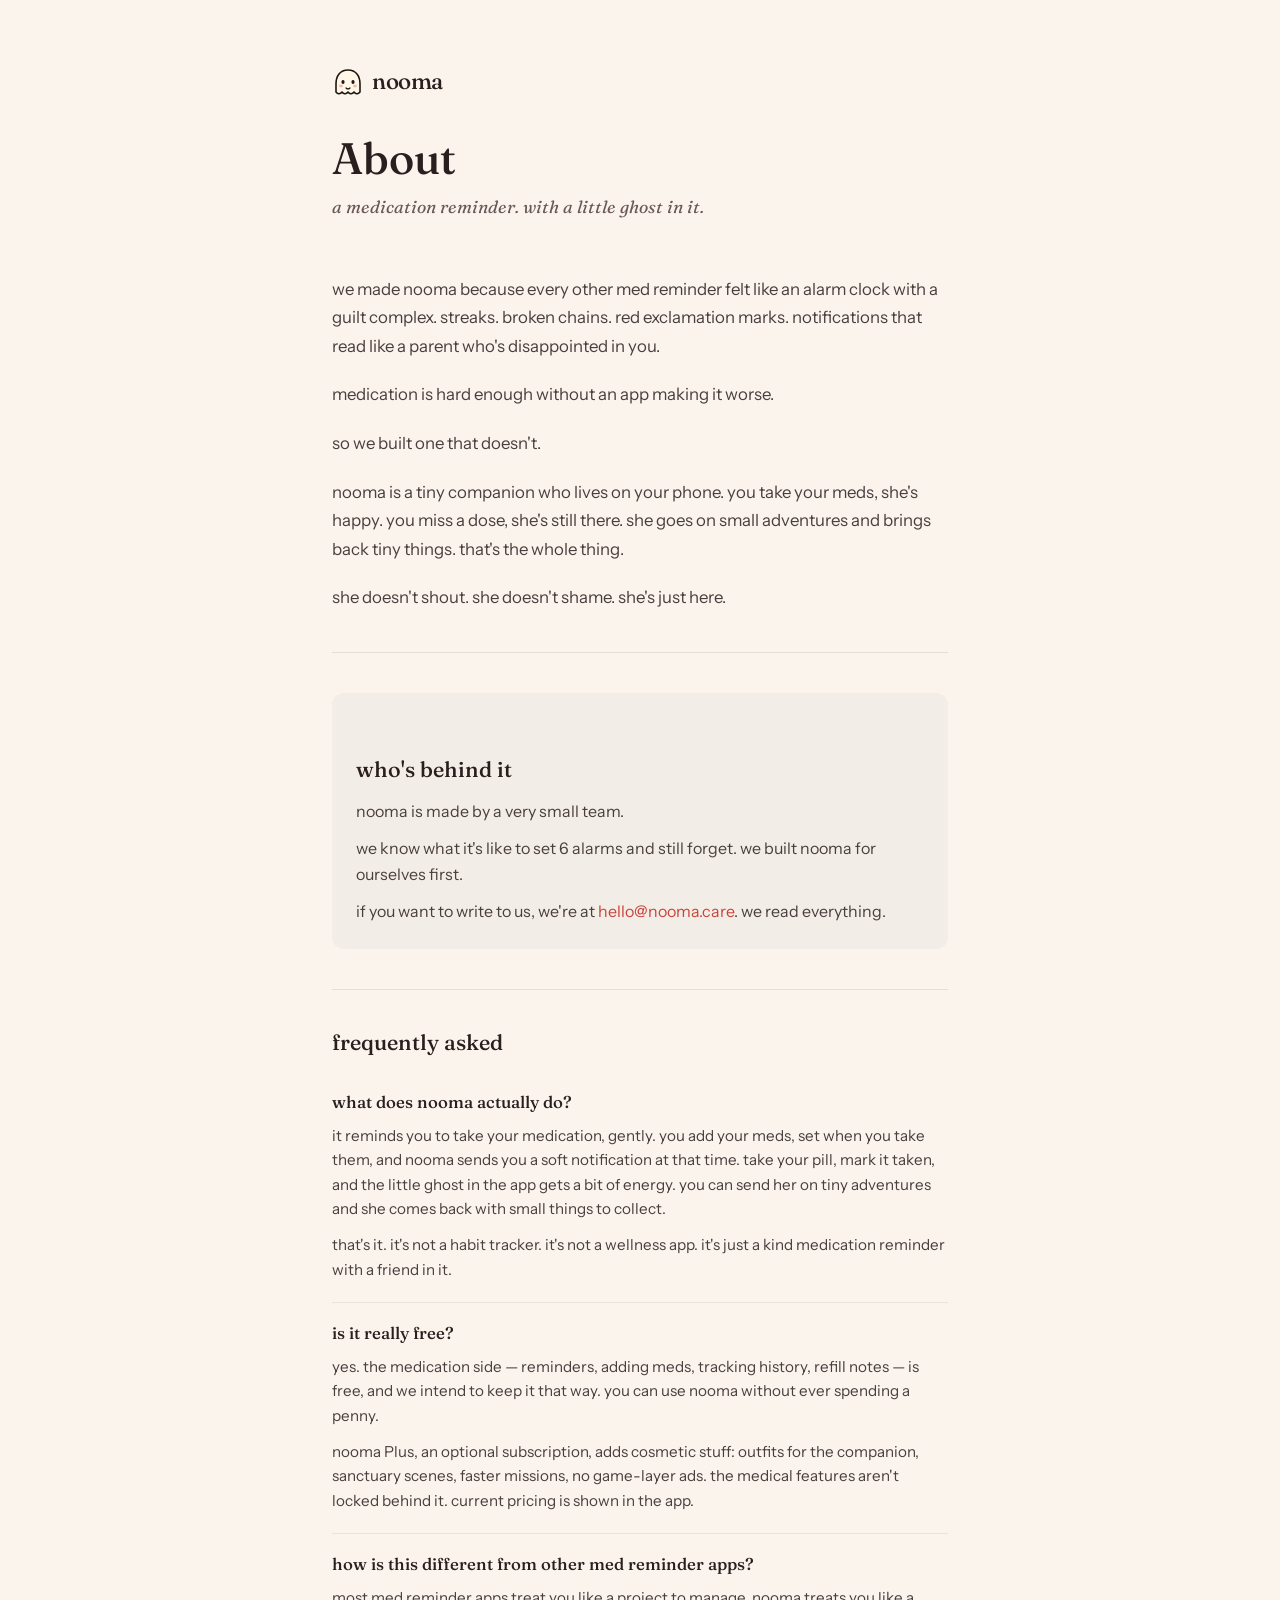
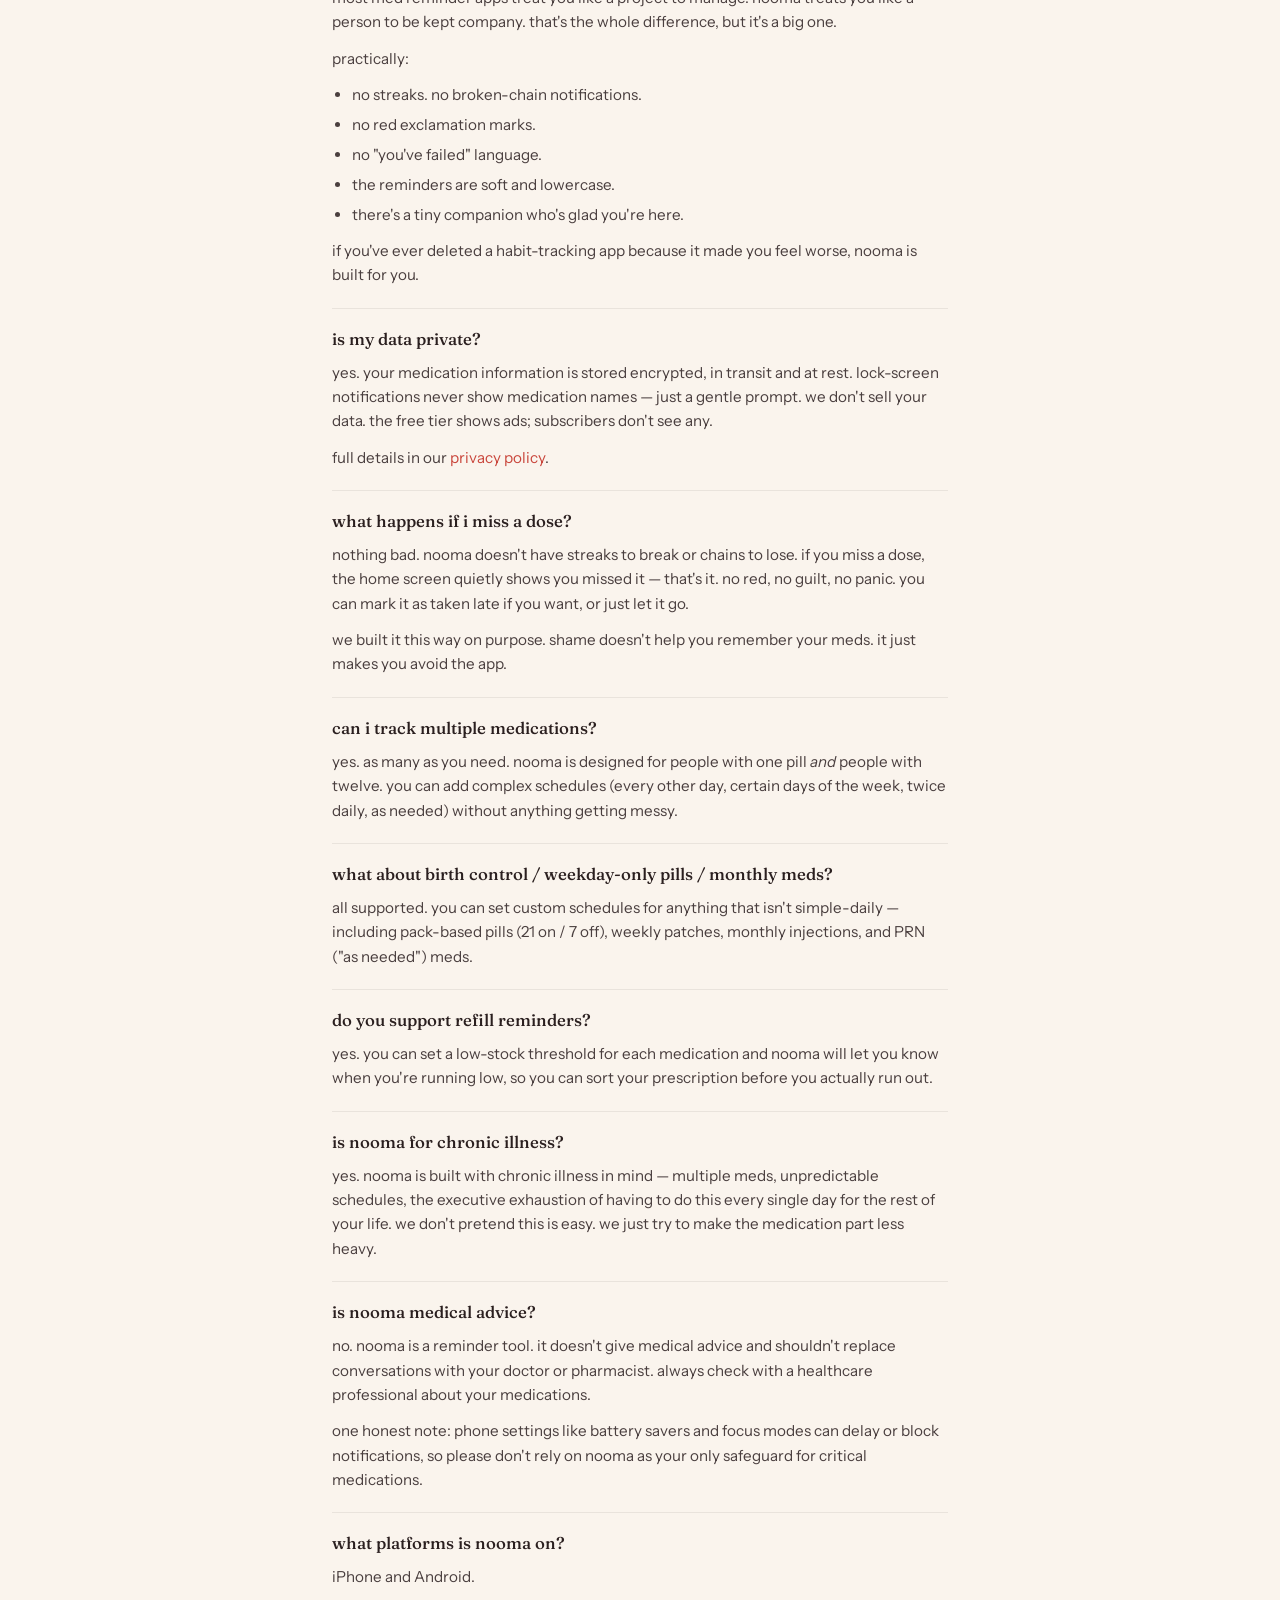
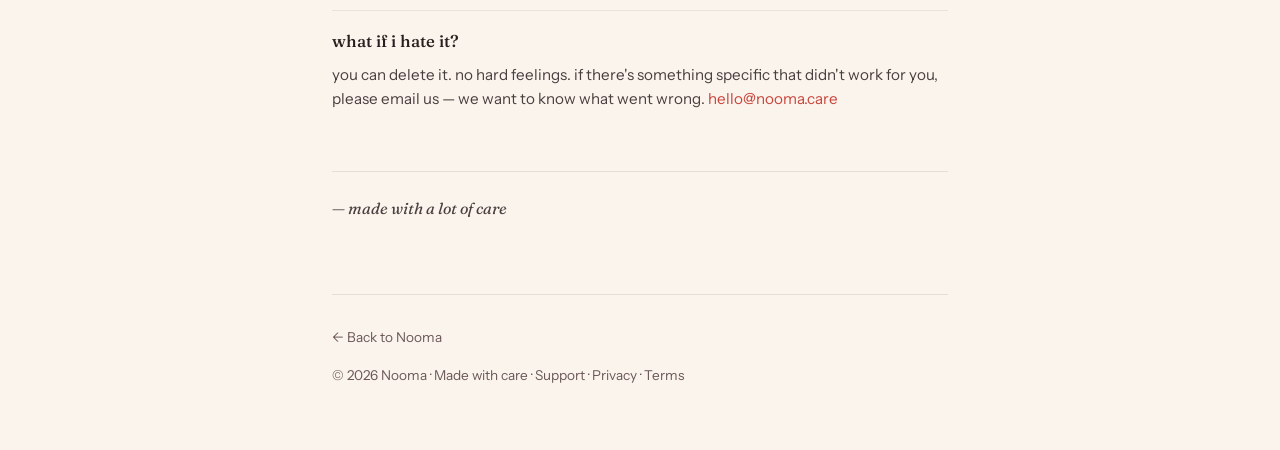
==== commit 5db71a81: "Soften about/support copy for safer claims - Drop remaining UK reference in about sign-off - Remove " ====
--- a/about.html
+++ b/about.html
@@ -295,12 +295,12 @@
 
       <div class="faq-item">
         <h3>is it really free?</h3>
-        <p>yes. the medication side — reminders, adding meds, tracking history, refill notes — is free forever. you can use nooma without ever spending a penny.</p>
-        <p>nooma Plus (£5.99/month or £49/year) adds cosmetic stuff: outfits for the companion, sanctuary scenes, faster missions, no game-layer ads. it's optional. the medical features never get locked behind it.</p>
-      </div>
-
-      <div class="faq-item">
-        <h3>how is this different from medisafe, round, or my phone's reminder?</h3>
+        <p>yes. the medication side — reminders, adding meds, tracking history, refill notes — is free, and we intend to keep it that way. you can use nooma without ever spending a penny.</p>
+        <p>nooma Plus, an optional subscription, adds cosmetic stuff: outfits for the companion, sanctuary scenes, faster missions, no game-layer ads. the medical features aren't locked behind it. current pricing is shown in the app.</p>
+      </div>
+
+      <div class="faq-item">
+        <h3>how is this different from other med reminder apps?</h3>
         <p>most med reminder apps treat you like a project to manage. nooma treats you like a person to be kept company. that's the whole difference, but it's a big one.</p>
         <p>practically:</p>
         <ul>
@@ -348,6 +348,7 @@
       <div class="faq-item">
         <h3>is nooma medical advice?</h3>
         <p>no. nooma is a reminder tool. it doesn't give medical advice and shouldn't replace conversations with your doctor or pharmacist. always check with a healthcare professional about your medications.</p>
+        <p>one honest note: phone settings like battery savers and focus modes can delay or block notifications, so please don't rely on nooma as your only safeguard for critical medications.</p>
       </div>
 
       <div class="faq-item">
@@ -361,7 +362,7 @@
       </div>
     </div>
 
-    <p class="sign-off">— made in the UK, with a lot of care</p>
+    <p class="sign-off">— made with a lot of care</p>
   </div>
 
   <footer class="footer">
